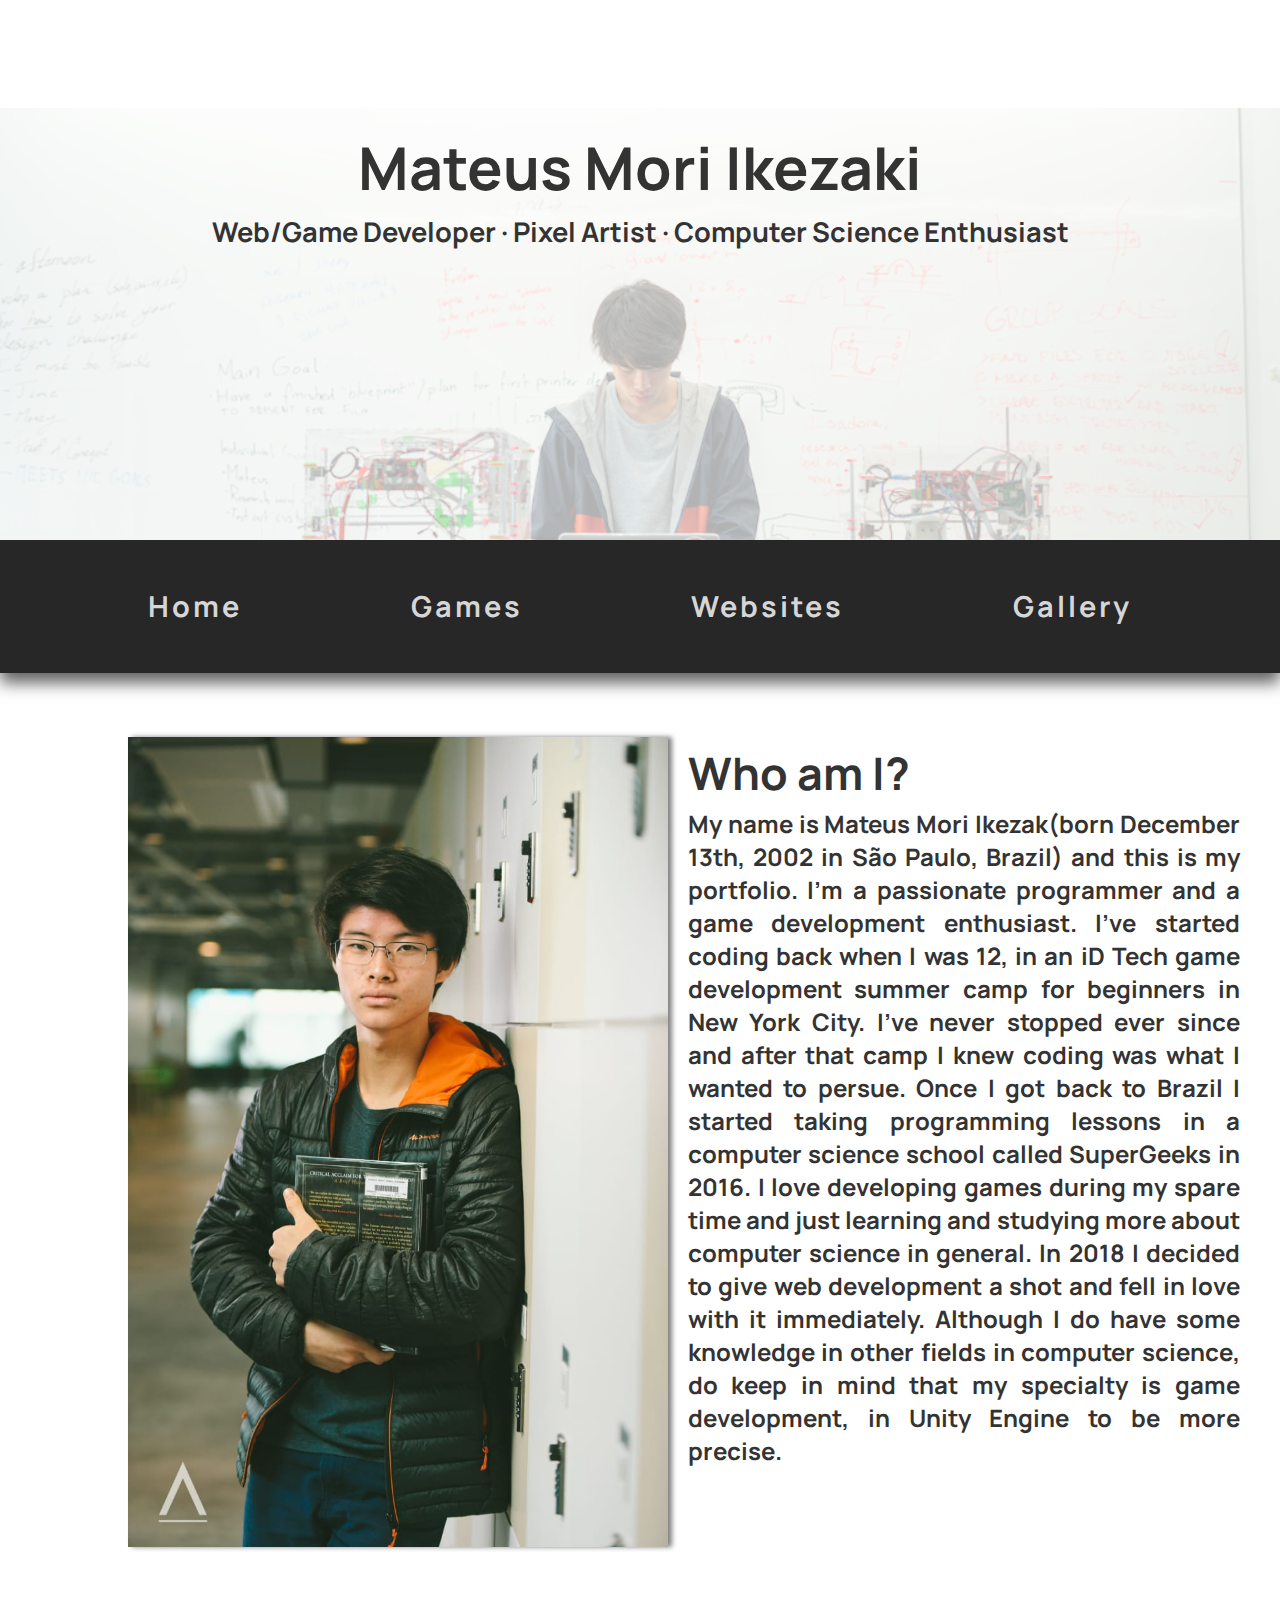
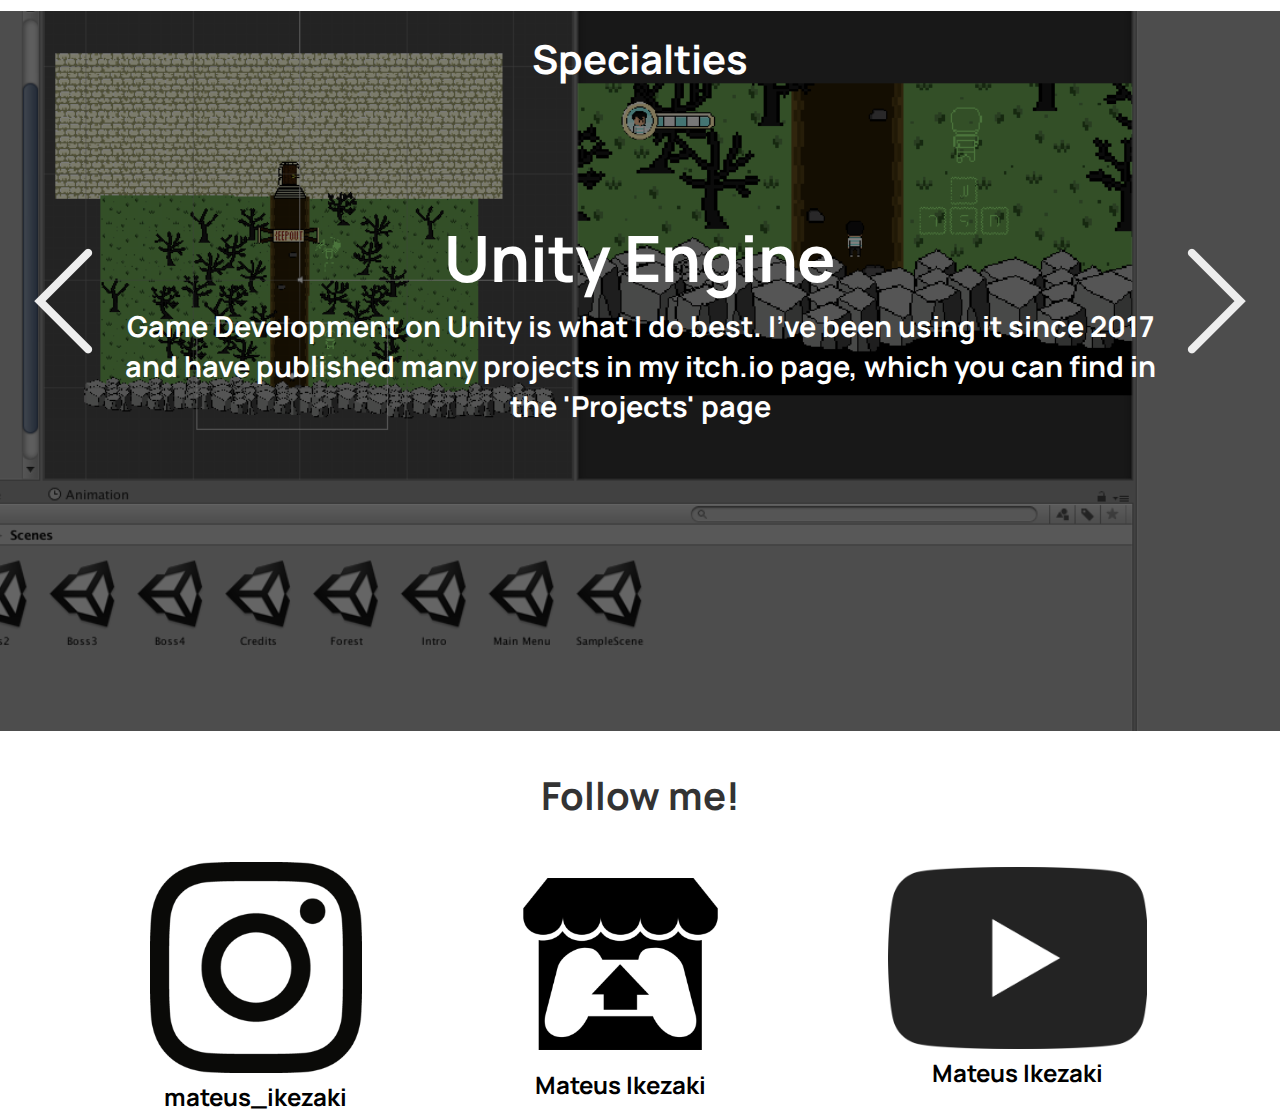
==== index.html @ 1cd7792b "first flipping commit" ====
<!DOCTYPE html>
<html lang="en">
<head>
    <meta charset="UTF-8">
    <meta name="viewport" content="width=device-width, initial-scale=1.0">
    <link rel="stylesheet" href="style.css">
    <link href="https://fonts.googleapis.com/css2?family=Manrope:wght@200&display=swap" rel="stylesheet">
    <link rel="icon" href="Icon.png">
    <title>Home</title>
</head>
<body>
    <div class="blackscreen"></div>
    <div class="banner"></div>
    <div class="burger" id = "burger">
        <div class="line1"></div>
        <div class="line2"></div>
        <div class="line3"></div>
    </div>
    <div class="head-container">
        <div class="head">
            <h1>Mateus Mori Ikezaki</h1>
            <h3>Web/Game Developer · Pixel Artist · Computer Science Enthusiast</h3>
        </div>
    </div>
    <br>
    <nav id="header">
        <ul class="nav-links" >
            <li><a href="index.html">Home</a></li>
            <li><a href="games.html">Games</a></li>
            <li><a href="websites.html">Websites</a></li>
            <li><a href="gallery.html">Gallery</a></li>
        </ul>
    </nav>
    <div class="introduction">
        <img src="MyPic.jpeg">
       
        <div class="introductiontextbox">
            <h1>Who am I?</h1>
            <h3>My name is Mateus Mori Ikezak(born December 13th, 2002 in São Paulo, Brazil) and this is my portfolio. I'm a passionate programmer 
                and a game development enthusiast. I've started coding back when I was 12, in an iD Tech game development summer camp for beginners in 
                New York City. I've never stopped ever since and after that camp I knew coding was what I wanted to persue. Once I got back to Brazil
                I started taking programming lessons in a computer science school called SuperGeeks in 2016. I love developing games during my spare time
                and just learning and studying more about computer science in general. In 2018 I decided to give web development a shot and fell in love 
                with it immediately. Although I do have some knowledge in other fields in computer science, do keep in mind that my specialty is game development, 
                in Unity Engine to be more precise.</h3>
        </div>
    </div>
    <!-- <div class="specialtyscreen"></div> -->
    <div class="specialty">
        <!-- <img src="Faceless (4).png"> -->
        <h3>Specialties</h3>
        <h1>Unity Engine</h1>
        <img src="Arrow.png" style="float: right; right: 0%;" onclick="Add()">
        <img src="Arrow.png" style="float: left; left: 0%; transform: scaleX(-1);" onclick="Subtract()">
        <h4>Game Development on Unity is what I do best. I've been using it since 2017 and have published many projects in my itch.io page, which you can find in the 'Projects' page</h4>
    </div>
    <div class="media">
        <h1>Follow me!</h1>
        <div class="mediaiconcontainer">
            <div class="mediaicon" style="width: 22%; margin-left: 9%;">
                <a href="https://www.instagram.com/mateus_ikezaki/"><img src="InstaLogo.png"></a>
                mateus_ikezaki
            </div>
            <div class="mediaicon" style="width: 27%;">
                <a href="https://mateus-ikezaki.itch.io/"><img src="itchio-logo.png"></a>
                Mateus Ikezaki
            </div>
            <div class="mediaicon" style="width: 27%;">
                <a href="https://www.youtube.com/channel/UCSP85M3GcxZi_7wdEkiah0A/featured"><img src="YoutubeLogo.png"></a> 
                Mateus Ikezaki
            </div>
        </div>
    </div>
    
    <script src = 'app.js'></script>
</body>
</html>
---- style.css ----
*{
    padding: 0px;
    margin: 0px;
    box-sizing: border-box;
}

:root{
    --lineoffsetx: -6px;
    --lineoffsety: -8px; 
}

.blackscreen{
    width: 100%;
    height: 100%;
    position: fixed;
    background-color: rgb(255, 255, 255);
    opacity: 0;
    z-index: 8;
    pointer-events: none;
    transition: opacity 0.5s;
}

.sticky{
    top: 0%;
    position: fixed;
    width: 100%;
    margin-top: 0px;
}

nav{
    margin-top: -20px;
    display: flex;
    justify-content: space-around;
    align-items: center;
    height: 10%;
    background-color: rgb(39, 39, 39);
    font-family: 'Manrope', sans-serif;
    transition: opacity 0.3s;
}

.nav-links{
    display: flex;
    justify-content: space-around;
    width: 60%;
}

.nav-links li{
    list-style: none;
}

.nav-links a{
    color: rgb(214, 214, 214);
    font-size: 120%;
    text-decoration: none;
    letter-spacing: 3px;
    font-weight: bold;
}
.burger{
    position: absolute;
    margin-left: 2%;
    margin-top: 2%;
    left: 0px;
    top: 0px;
    z-index: 9;
}

.burger div{
    width: 27px;
    height: 4px;
    background-color: rgb(39, 39, 39);;
    margin: 5px;
    transition: all 0.3s ease;
}

body, html{
    height: 100%;
    width: 100%;
}

.banner{
    background-image: url(Banner.png);
    background-repeat: no-repeat;
    background-size: 100% auto;
    filter: blur(.75px);
    width: 100%;
    height: 140px;
    background-color: rgba(255,255,255,0.7);
    background-blend-mode: lighten;
    background-attachment: fixed;
    z-index: 0;
}

.head-container{
    width: 100%;
    text-align: center;
    left: 0px;
    right: 0px;
    position: absolute;
    top: 7%;
    white-space: nowrap;
}

.head h1{
    font-size: 145%;
    font-family: 'Manrope', sans-serif;
    position: relative;
    color: rgb(51, 51, 51);
    z-index: 5;
}

.head h3{
    font-family: 'Manrope', sans-serif;
    position: relative;
    margin-top: 5px;
    color: rgb(51, 51, 51);
    font-size: 65%;
}

.introduction{
    float: left;
    width: 100%;
    height: 35%;
}
.introduction img{
    float: left;
    height: 100%;
    margin-left: 5px;
    width: auto;
    box-shadow: 4px 0px 5px grey;
}

.introductiontextbox{
    font-family: 'Manrope', sans-serif;
    overflow: hidden;
    height: 100%;
    color: rgb(51, 51, 51);
    overflow: auto;
}

.introductiontextbox h1{
    float: left;
    margin-left: 10px;
    padding-top: 5px;
    font-size: 130%;
}

.introductiontextbox h3{
    text-align: justify;
    padding-top: 40px;
    font-size: 65%;
    margin-left: 10px;
    margin-right: 10px;
}
.specialtyscreen{
    width: 100%;
    height: 30%;
    background-color: blue;
    float: left;
}

.specialty{
    margin-top: 20px;
    float: left;
    width: 100%;
    height: 30%;
    background-color: rgba(0, 0, 0, 0.5);
    background-blend-mode: darken;
    text-align: center;
    color: white;
    font-family: 'Manrope', sans-serif;
    background-position: center;
    background-image: url(Unity.png);
    background-size: auto 100%;
    background-repeat: no-repeat;
    transition: background-image 0.5s ease-in-out;
    z-index: 2;
    /* transition: 2s background-image; */
}

.specialty img{
    height: auto; 
    width: 10%;
    position: absolute;
    margin-top: -5%;
}

.specialty h1{
    margin-top: 10%;
}

.specialty h4{
    margin-top: 5px;
    font-size: 65%;
    margin-left: 10%;
    margin-right: 10%;
}

.media{
    margin-top: 3%;
    text-align: center;
    float: left;
    /* background-color: red; */
    width: 100%;
}

.media h1{
    color: rgb(51, 51, 51);
    font-size: 145%;
    font-family: 'Manrope', sans-serif;
}

.media img {
    margin-top: 7%;
    height: auto;
    margin-left: 3%;
    margin-right: 3%;
}


.mediaiconcontainer{
    /* background-color: purple; */
    text-align: center;
    float: left;
}

.mediaicon{
    /* background-color: green; */
    font-family: 'Manrope', sans-serif;
    text-align: center;
    font-size: 70%;
    float: left;
    font-weight: bold;
    margin-left: 2%;
    margin-right: 2%;
} 

.mediaicon img{
    margin-top: 7%;
    width: 100%;
    height: auto;
}

/* iPad */
@media only screen and (min-width: 768px)
{
    :root{
        --lineoffsetx: -11px;
        --lineoffsety: -15px;
    }

    .nav-links a{
        font-size: 250%;
        letter-spacing: 3px;
    }
    
    .banner{
        height: 23%;
        background-position: 0% -10%;
    }

    .head h1{
        font-size: 280%;
    }

    .head h3{
        font-size: 130%;
    }

    .burger{
        margin-left: 4%;
        margin-top: 4%;
    }
    
    .burger div{
        width: 40px;
        height: 6px;
        margin: 7px;
    }

    .introduction{
        height: 45%;
    }
    .introduction img{
        margin-left: 15px;
    }
    .introductiontextbox h1{
        margin-left: 20px;
        font-size: 210%;
    }
    .introductiontextbox h3{
        padding-top: 60px;
        font-size: 115%;
        margin-left: 20px;
        margin-right: 20px;
    }
    
    .specialty{
        height: 40%;
    }
    .specialty h3{
        padding-top: 10px;
        font-size: 200%;
    }
    .specialty h1{
        font-size: 300%;
    }
    .specialty h4{
        font-size: 140%;
        margin-left: 100px;
        margin-right: 100px;
    }

    .media h1{
        font-size: 220%;
    }

    .mediaiconcontainer
    {
        margin-top: 20px;
    }

    .mediaicon{
        font-size: 150%;
    }
}

/*iPad Pro*/
@media only screen and (min-width: 1024px)
{
    
    .head h1{
        font-size: 300%;
    }
    .head h3{
        font-size: 150%;
    }

    nav{
        margin-top: -20px;
        height: 8%;
        box-shadow: 0px 10px 15px rgb(59, 59, 59, 0.8);
    }
    .nav-links a{
        font-size: 180%;
    }
    .nav-links{
        width: 90%;
    }

    .introduction{
        margin-top: 5%;
    }
    .introduction{
        height: 55%;
    }
    .introduction img{
        margin-left: 15px;
    }
    .introductiontextbox h1{
        margin-left: 20px;
        font-size: 300%;
    }
    .introductiontextbox h3{
        padding-top: 80px;
        font-size: 155%;
        margin-left: 20px;
        margin-right: 20px;
    }
    .specialty{
        margin-top: 5%;
    }
    .specialty h3{
        padding-top: 20px;
        font-size: 250%;
    }
    .specialty h1{
        font-size: 400%;
    }
    .specialty h4{
        font-size: 180%;
        margin-left: 120px;
        margin-right: 120px;
    }

    .media h1{
        font-size: 240%;
    }
}

/* Desktop */
@media only screen and (min-width: 1120px)
{
    .head h1{
        margin-top: 5%;
        font-size: 370%;
    }
    .head h3{
        font-size: 170%;
    }
    
    .banner{
        height: 60%;
        background-position: 0% 60%;
    }
    
    .specialty{
        height: 80%;
        background-size: 130% auto;
    }

    nav{
        height: 15%;
    }

    .introduction{
        height: 90%;
    }
    .introduction img{
        margin-left: 10%;
    }
    .introductiontextbox h1{
        margin-left: 20px;
        font-size: 280%;
    }
    .introductiontextbox h3{
        padding-top: 70px;
        font-size: 150%;
        margin-left: 20px;
        margin-right: 40px;
    }

    .mediaicon img{
        margin-top: 7%;
        width: 75%;
    }
}

@media only screen and (max-width: 768px)
{
    
    
    .burger{
        display: block; 
    }
    .nav-links{
        flex-direction: column;
        z-index: 10;
        position: fixed;
        top: 0px;
        right: 0px;
        height: 100%;
        background-color: rgb(39, 39, 39);
        display: flex;
        align-items: center;
        transform: translateX(110%);
        transition: transform 0.5s ease-in;
        box-shadow: -4px 0px 8px rgb(59, 59, 59, 0.8);
    }

    nav{
        background-color: white;
        height: 5%;
    }

    .nav-links li{
        opacity: 0;
    }
}

@media only screen and (min-width: 1000px)
{
    .burger{
        display: none; 
    } 
}

.nav-active{
    transform: translateX(0%);
}

@keyframes navLinkFade{
    from {
        opacity: 0;
        transform: translateX(50px);
    }
    to{
        opacity: 1;
        transform: translateX(0px);
    }
}

@keyframes navLinkFadeOut{
    from {
        opacity: 1;
        transform: translateX(0px);
    }
    to{
        opacity: 0;
        transform: translateX(50px);
    }
}

.toggle .line1{
    transform: rotate(-45deg) translate(-5px, 6px);
}
.toggle .line2{
    opacity: 0;
}
.toggle .line3{
    transform: rotate(45deg) translate(var(--lineoffsetx), var(--lineoffsety));
}
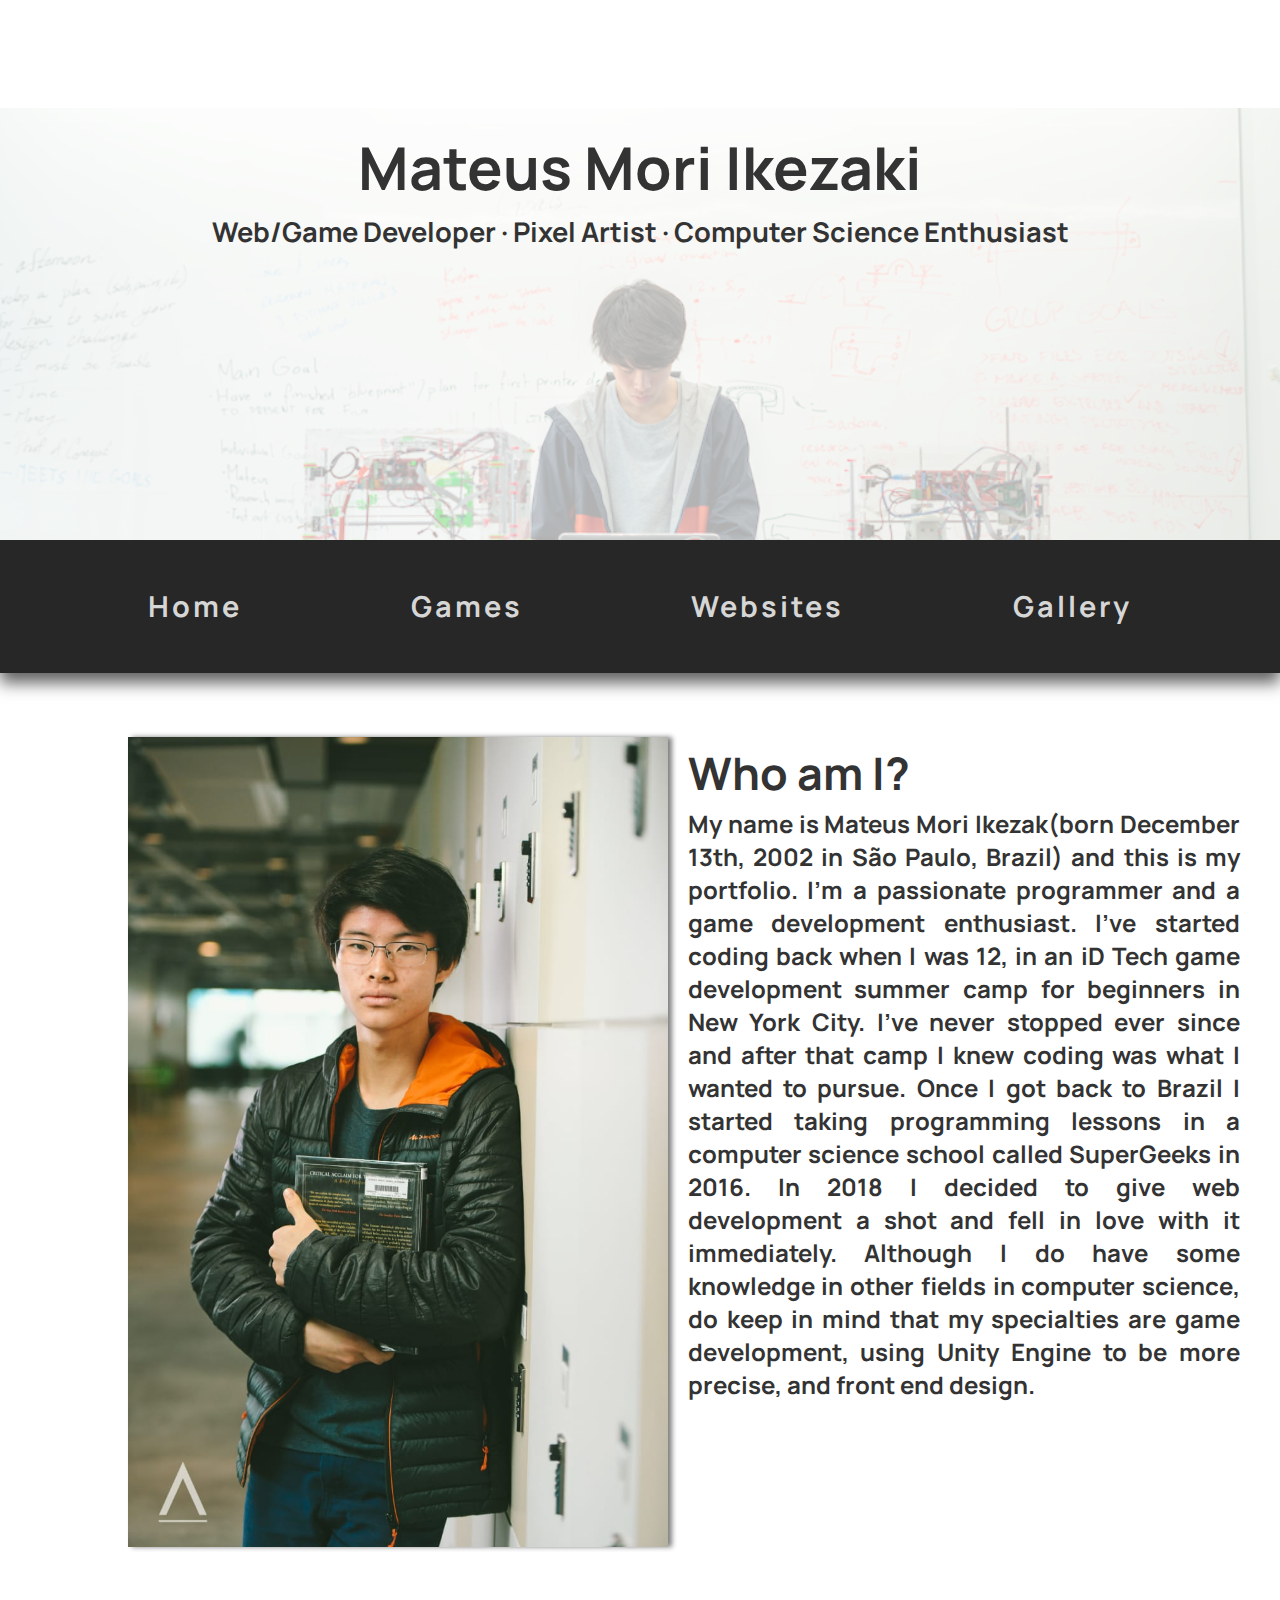
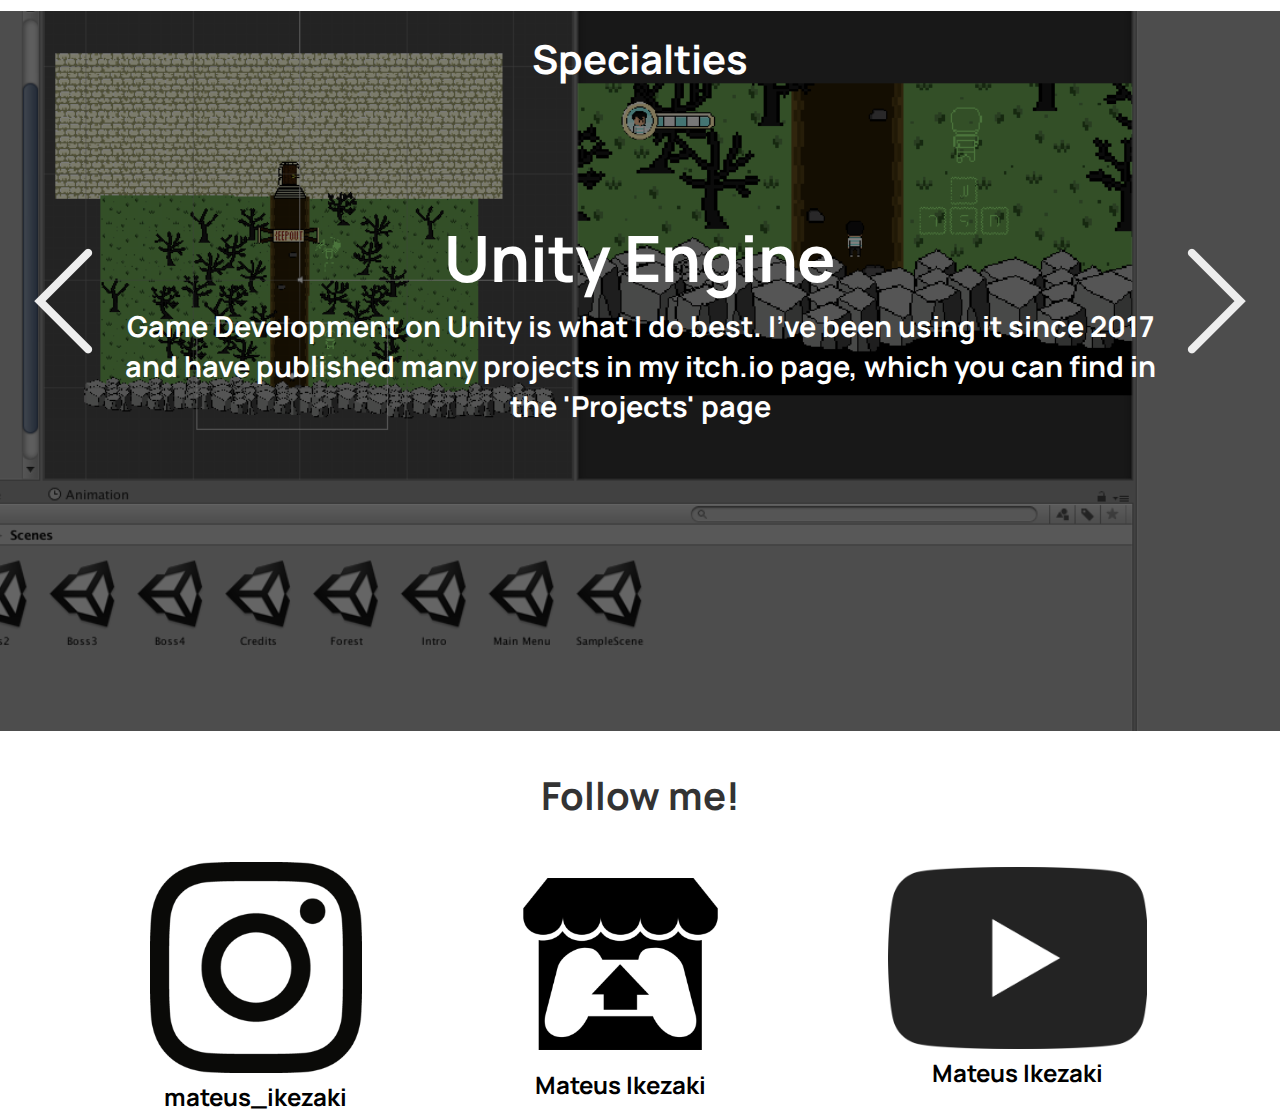
==== commit cc2935e2: "few changes in the introduction text" ====
--- a/index.html
+++ b/index.html
@@ -38,11 +38,10 @@
             <h1>Who am I?</h1>
             <h3>My name is Mateus Mori Ikezak(born December 13th, 2002 in São Paulo, Brazil) and this is my portfolio. I'm a passionate programmer 
                 and a game development enthusiast. I've started coding back when I was 12, in an iD Tech game development summer camp for beginners in 
-                New York City. I've never stopped ever since and after that camp I knew coding was what I wanted to persue. Once I got back to Brazil
-                I started taking programming lessons in a computer science school called SuperGeeks in 2016. I love developing games during my spare time
-                and just learning and studying more about computer science in general. In 2018 I decided to give web development a shot and fell in love 
-                with it immediately. Although I do have some knowledge in other fields in computer science, do keep in mind that my specialty is game development, 
-                in Unity Engine to be more precise.</h3>
+                New York City. I've never stopped ever since and after that camp I knew coding was what I wanted to pursue. Once I got back to Brazil
+                I started taking programming lessons in a computer science school called SuperGeeks in 2016. In 2018 I decided to give web development a shot and fell in love 
+                with it immediately. Although I do have some knowledge in other fields in computer science, do keep in mind that my specialties are game development, 
+                using Unity Engine to be more precise, and front end design.</h3>
         </div>
     </div>
     <!-- <div class="specialtyscreen"></div> -->
--- a/style.css
+++ b/style.css
@@ -162,7 +162,7 @@
     margin-top: 20px;
     float: left;
     width: 100%;
-    height: 30%;
+    height: 200px;
     background-color: rgba(0, 0, 0, 0.5);
     background-blend-mode: darken;
     text-align: center;
@@ -170,7 +170,7 @@
     font-family: 'Manrope', sans-serif;
     background-position: center;
     background-image: url(Unity.png);
-    background-size: auto 100%;
+    background-size: auto 120%;
     background-repeat: no-repeat;
     transition: background-image 0.5s ease-in-out;
     z-index: 2;
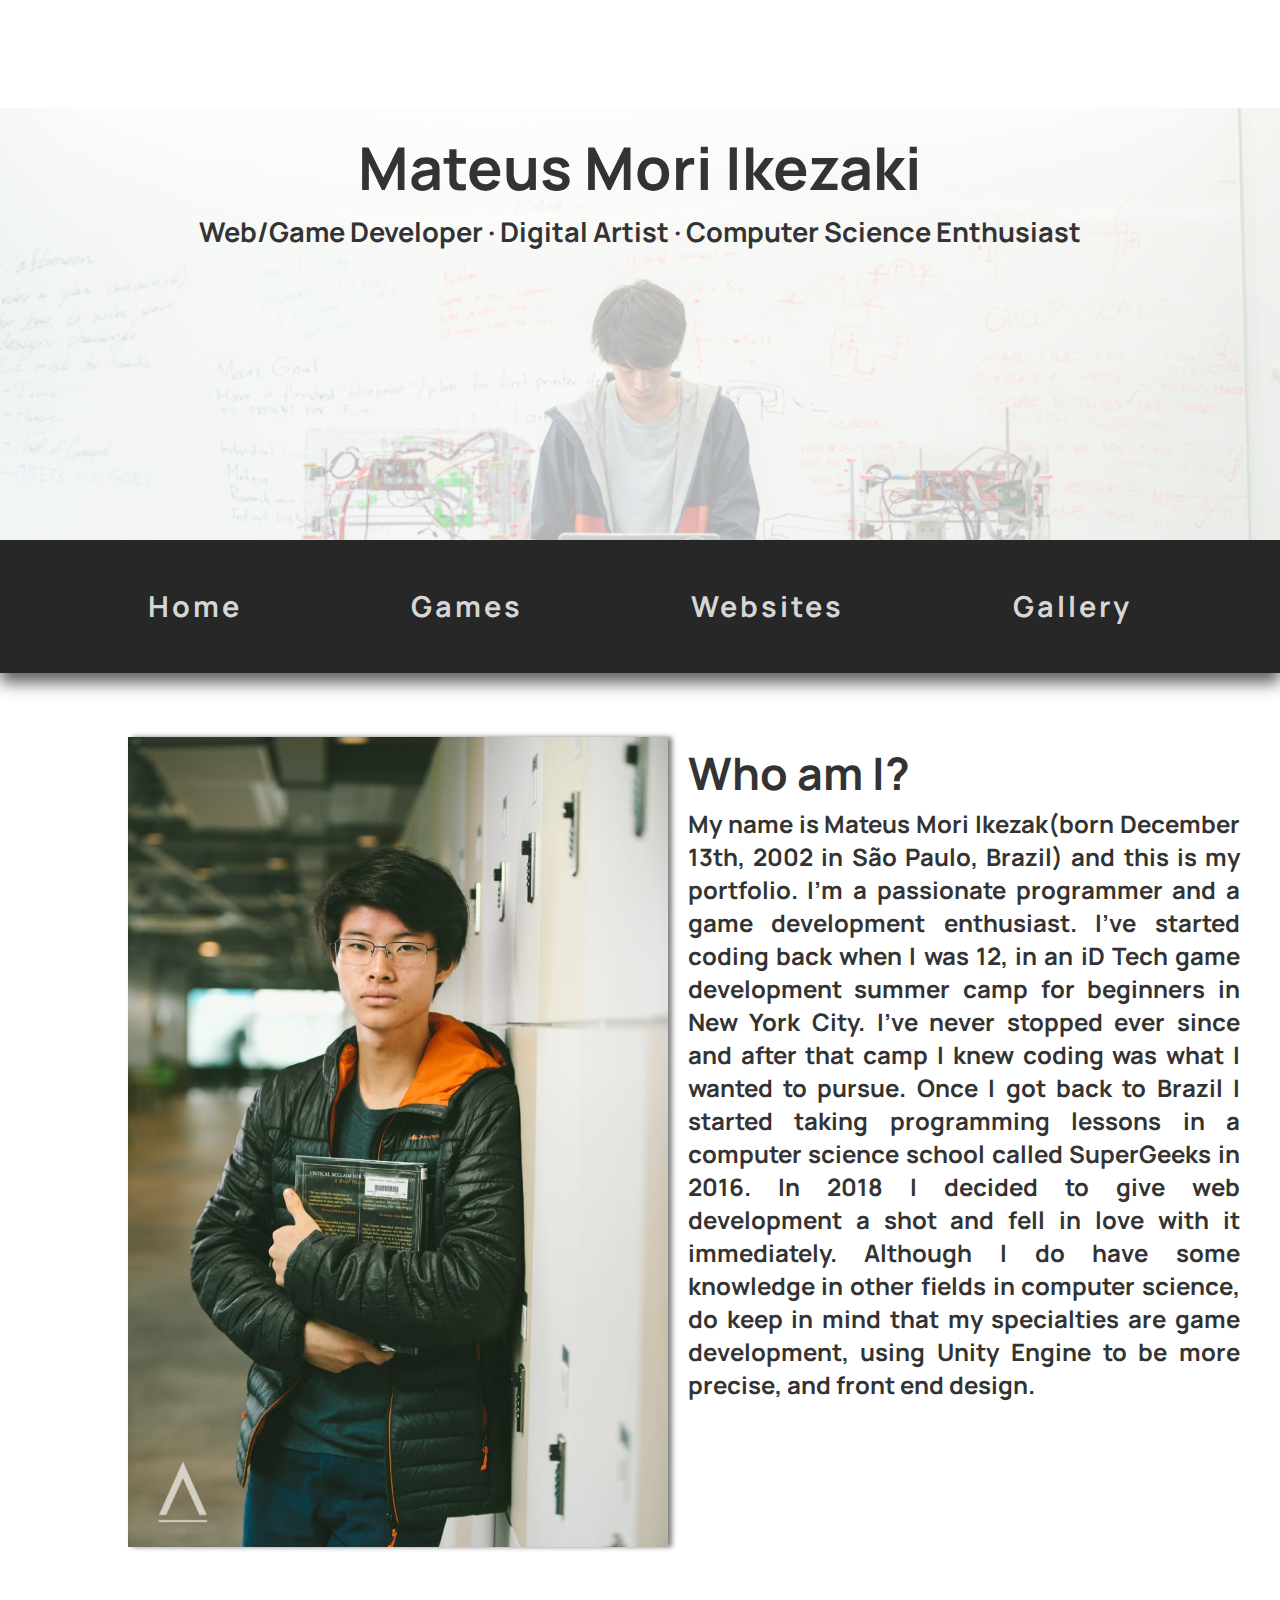
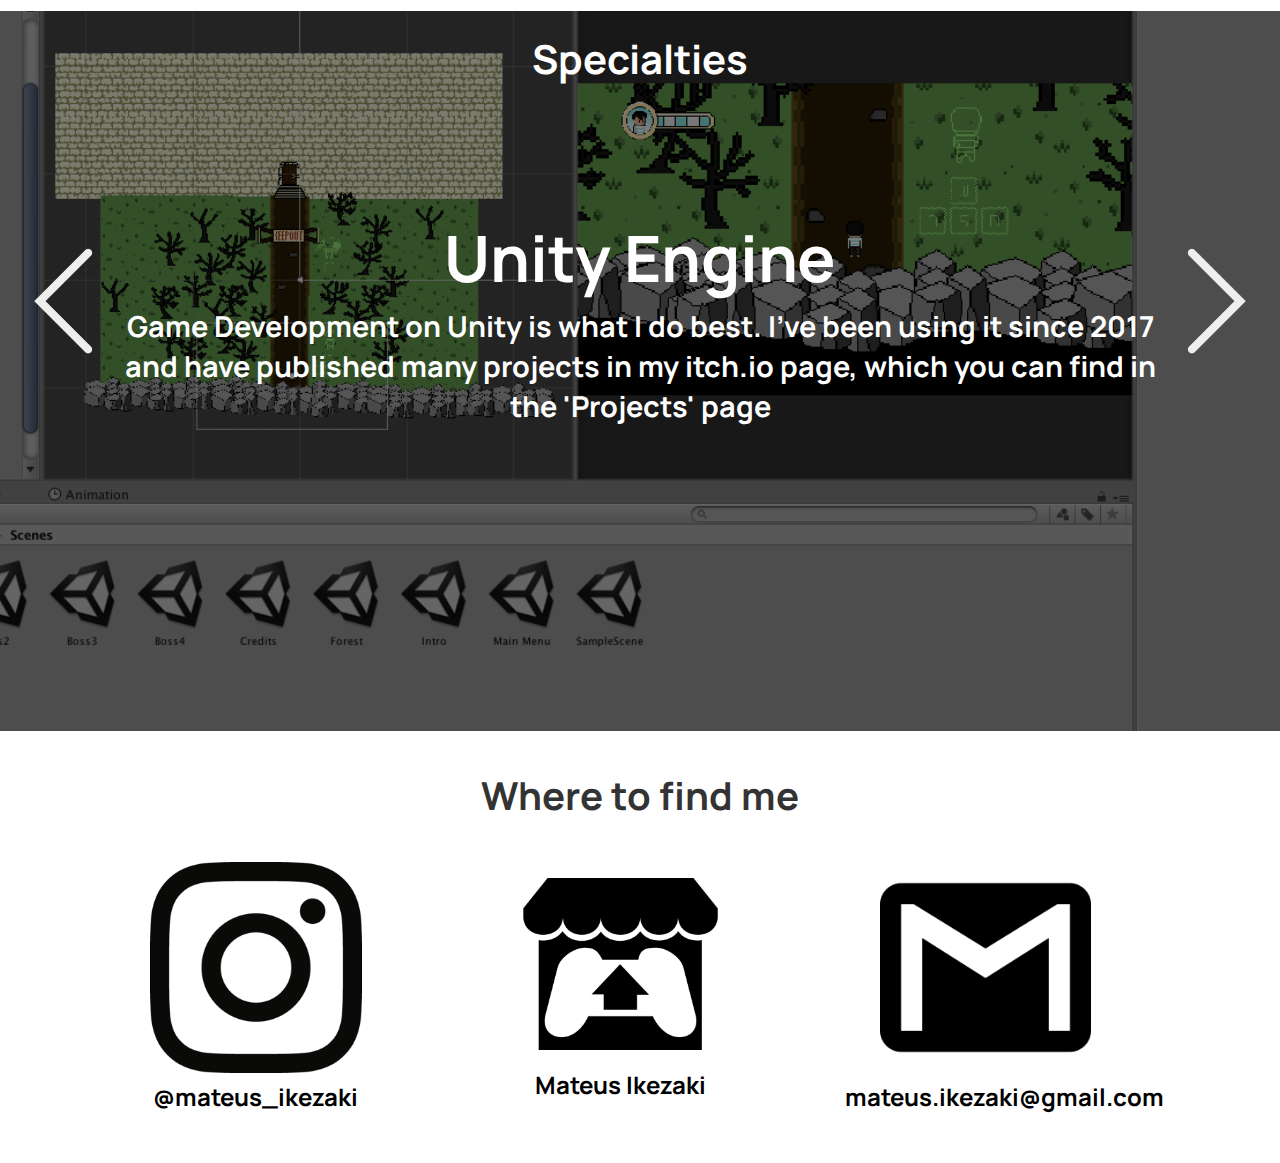
==== commit 5b63b551: "added reiner and phantom tower poster, other minor tweaks" ====
--- a/index.html
+++ b/index.html
@@ -19,7 +19,7 @@
     <div class="head-container">
         <div class="head">
             <h1>Mateus Mori Ikezaki</h1>
-            <h3>Web/Game Developer · Pixel Artist · Computer Science Enthusiast</h3>
+            <h3>Web/Game Developer · Digital Artist · Computer Science Enthusiast</h3>
         </div>
     </div>
     <br>
@@ -54,23 +54,23 @@
         <h4>Game Development on Unity is what I do best. I've been using it since 2017 and have published many projects in my itch.io page, which you can find in the 'Projects' page</h4>
     </div>
     <div class="media">
-        <h1>Follow me!</h1>
+        <h1>Where to find me</h1>
         <div class="mediaiconcontainer">
             <div class="mediaicon" style="width: 22%; margin-left: 9%;">
                 <a href="https://www.instagram.com/mateus_ikezaki/"><img src="InstaLogo.png"></a>
-                mateus_ikezaki
+                @mateus_ikezaki
             </div>
             <div class="mediaicon" style="width: 27%;">
                 <a href="https://mateus-ikezaki.itch.io/"><img src="itchio-logo.png"></a>
                 Mateus Ikezaki
             </div>
-            <div class="mediaicon" style="width: 27%;">
-                <a href="https://www.youtube.com/channel/UCSP85M3GcxZi_7wdEkiah0A/featured"><img src="YoutubeLogo.png"></a> 
-                Mateus Ikezaki
+            <div class="mediaicon" style="width: 22%;">
+                <img src="gmail logo.png">
+                mateus.ikezaki@gmail.com
             </div>
         </div>
     </div>
-    
+   <div class="space"></div>
     <script src = 'app.js'></script>
 </body>
 </html>--- a/style.css
+++ b/style.css
@@ -7,6 +7,12 @@
 :root{
     --lineoffsetx: -6px;
     --lineoffsety: -8px; 
+}
+
+.space{
+    height: 50px;
+    width: 100%;
+    float: left;
 }
 
 .blackscreen{
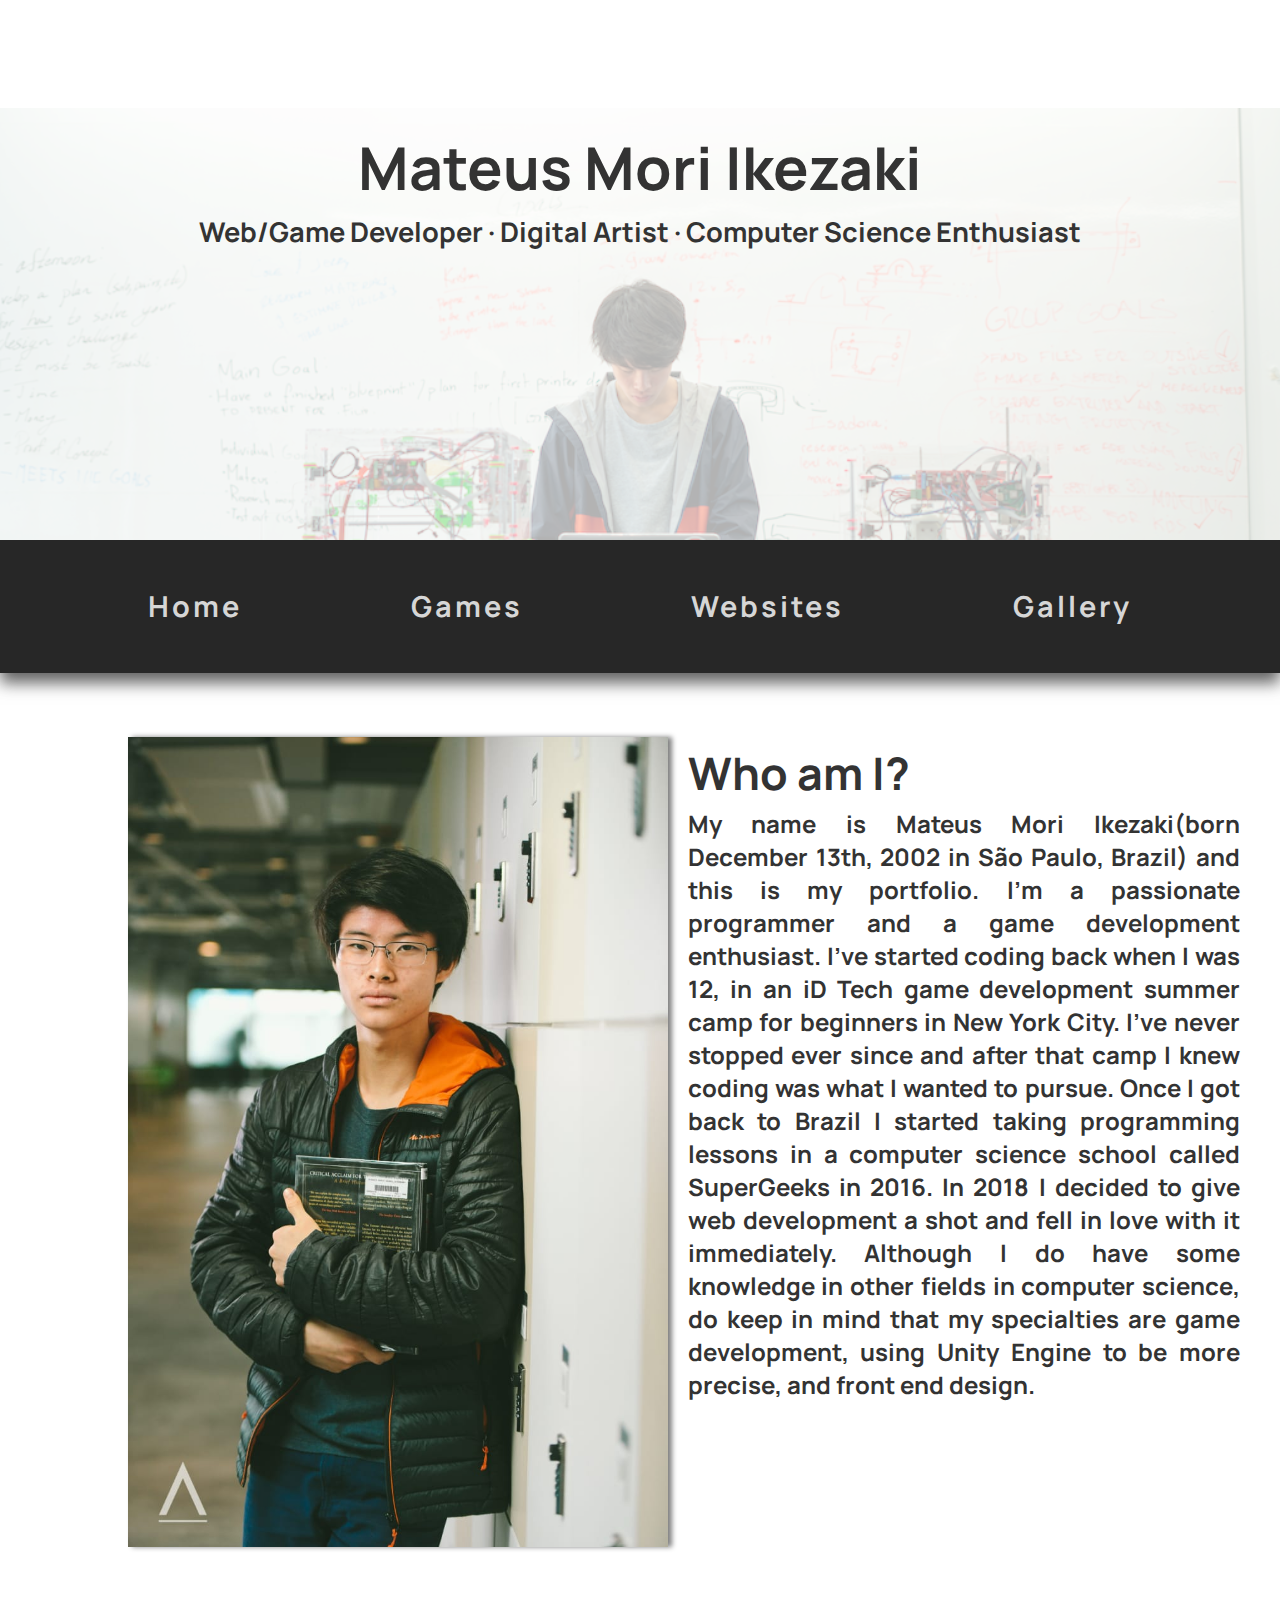
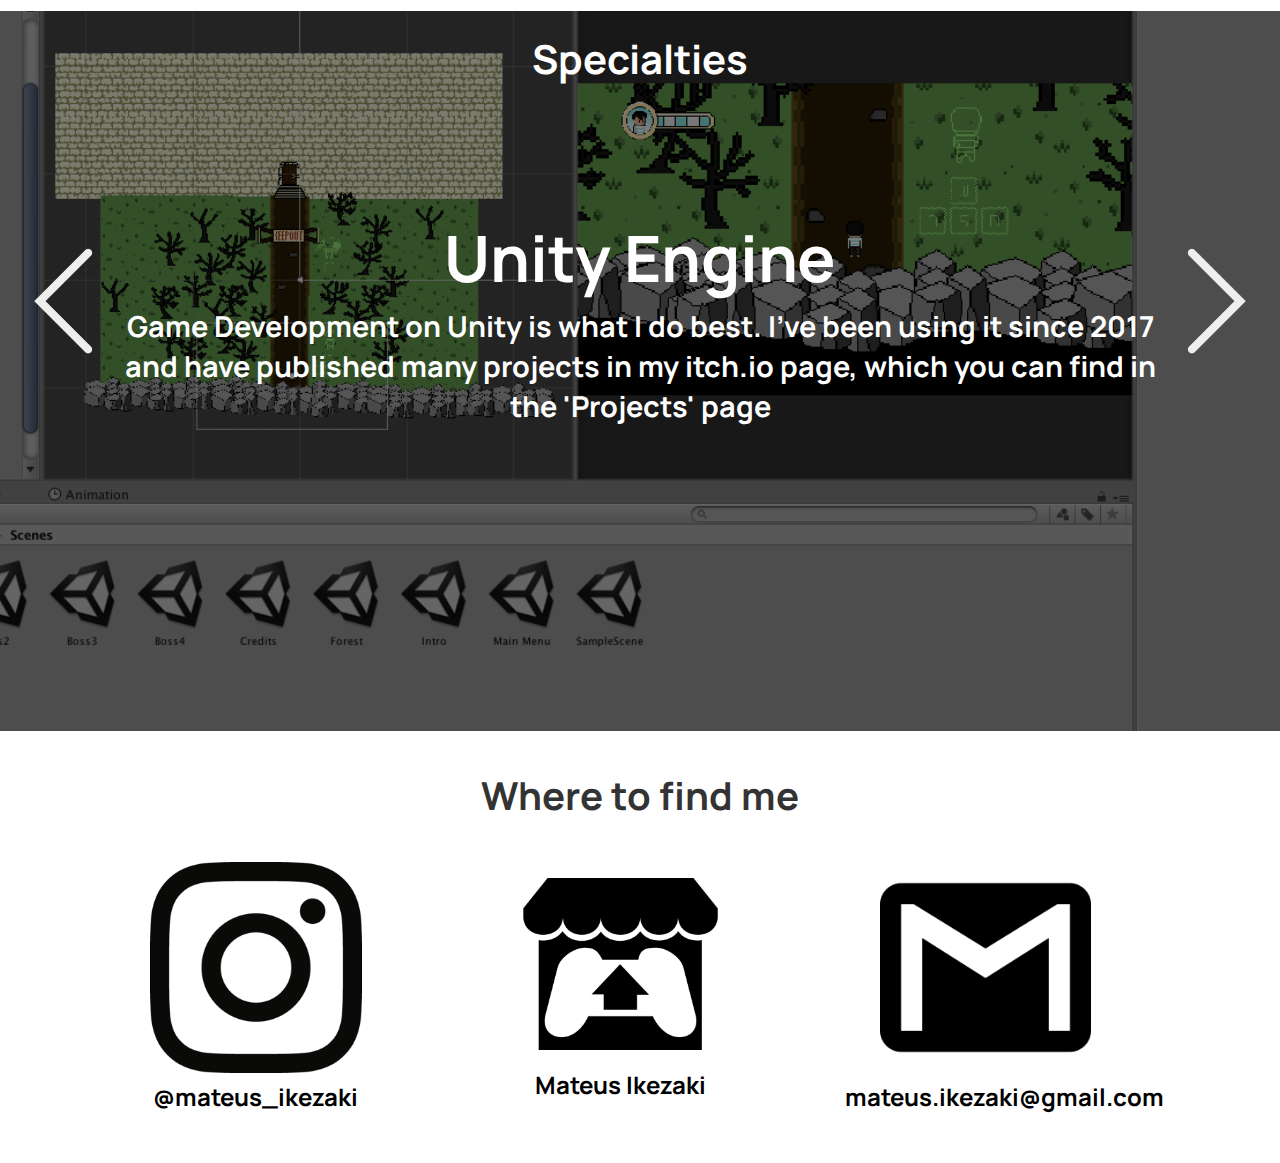
==== commit 7bf85e7c: "fixed stupid mispelling" ====
--- a/index.html
+++ b/index.html
@@ -36,7 +36,7 @@
        
         <div class="introductiontextbox">
             <h1>Who am I?</h1>
-            <h3>My name is Mateus Mori Ikezak(born December 13th, 2002 in São Paulo, Brazil) and this is my portfolio. I'm a passionate programmer 
+            <h3>My name is Mateus Mori Ikezaki(born December 13th, 2002 in São Paulo, Brazil) and this is my portfolio. I'm a passionate programmer 
                 and a game development enthusiast. I've started coding back when I was 12, in an iD Tech game development summer camp for beginners in 
                 New York City. I've never stopped ever since and after that camp I knew coding was what I wanted to pursue. Once I got back to Brazil
                 I started taking programming lessons in a computer science school called SuperGeeks in 2016. In 2018 I decided to give web development a shot and fell in love 
--- a/style.css
+++ b/style.css
@@ -41,7 +41,7 @@
     height: 10%;
     background-color: rgb(39, 39, 39);
     font-family: 'Manrope', sans-serif;
-    transition: opacity 0.3s;
+    transition: top 0.3s;
 }
 
 .nav-links{
@@ -178,7 +178,7 @@
     background-image: url(Unity.png);
     background-size: auto 120%;
     background-repeat: no-repeat;
-    transition: background-image 0.5s ease-in-out;
+    transition: opacity 0.5s ease-in-out;
     z-index: 2;
     /* transition: 2s background-image; */
 }
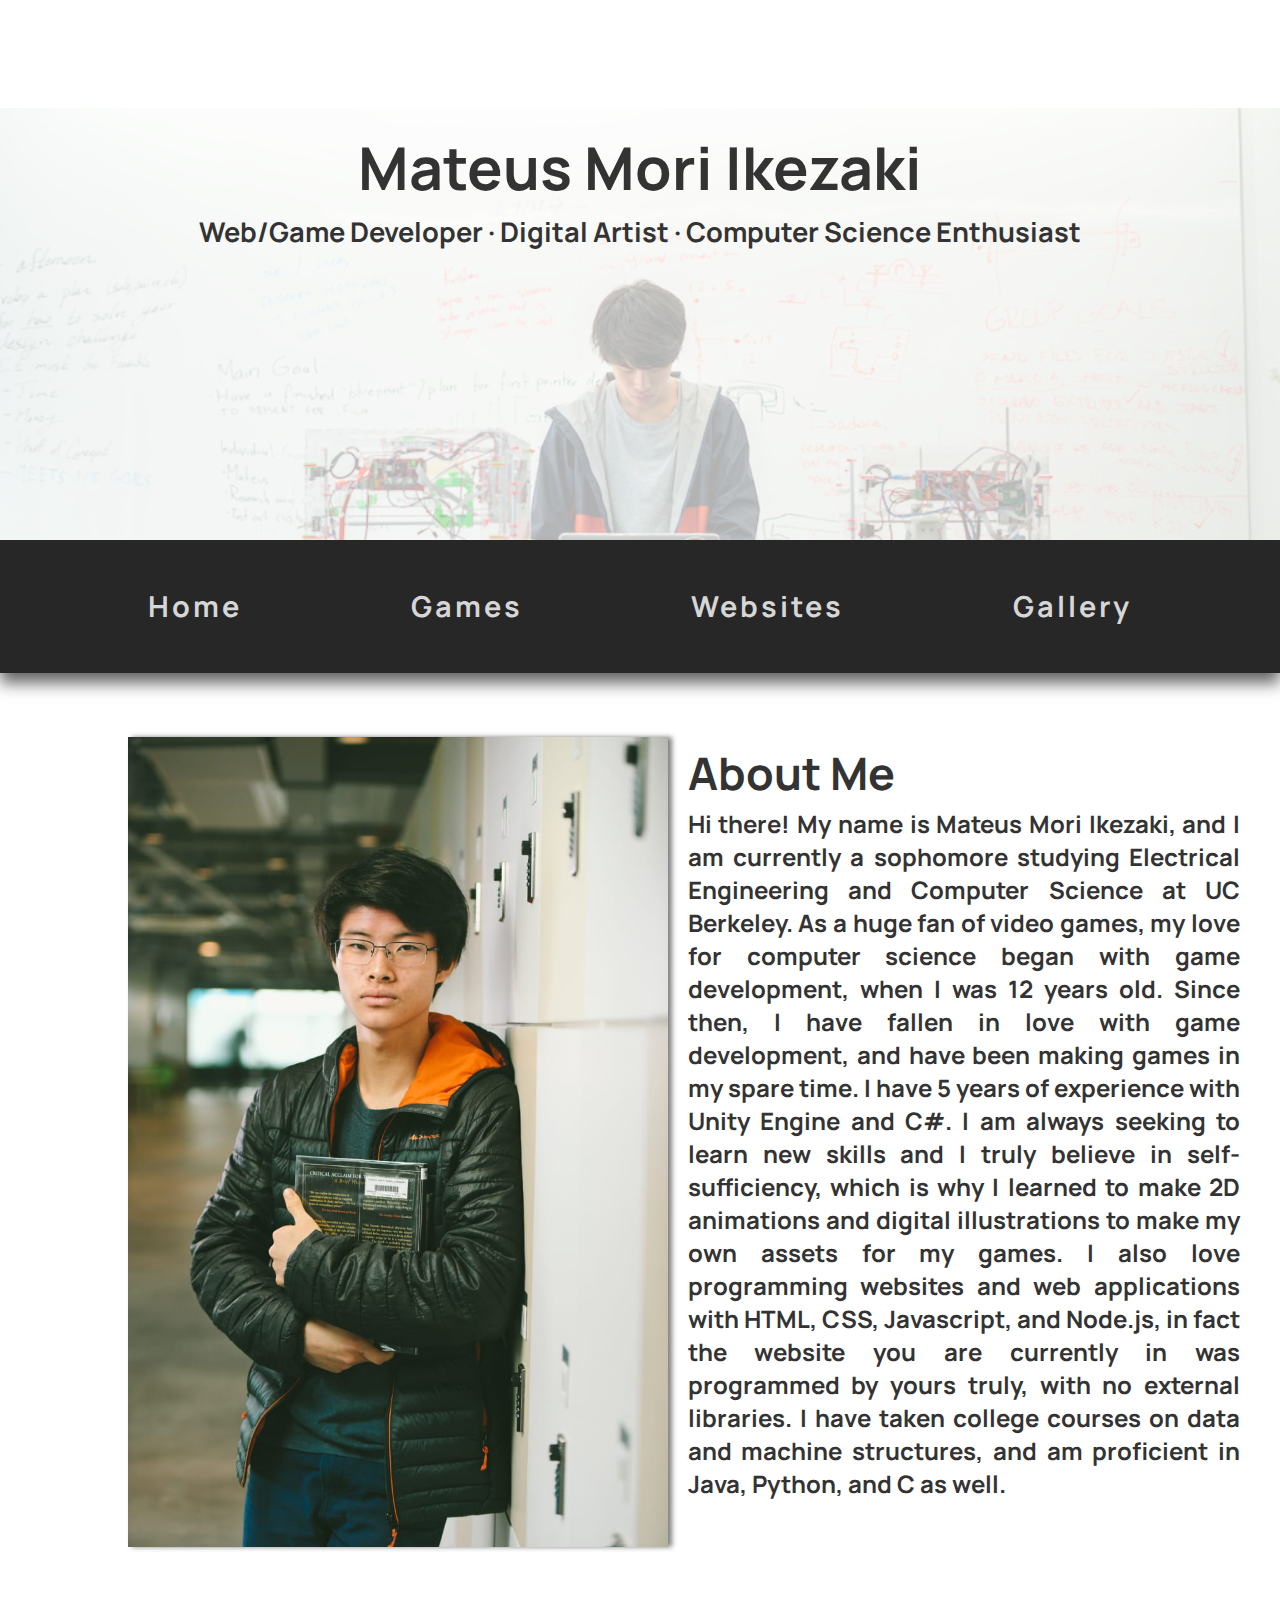
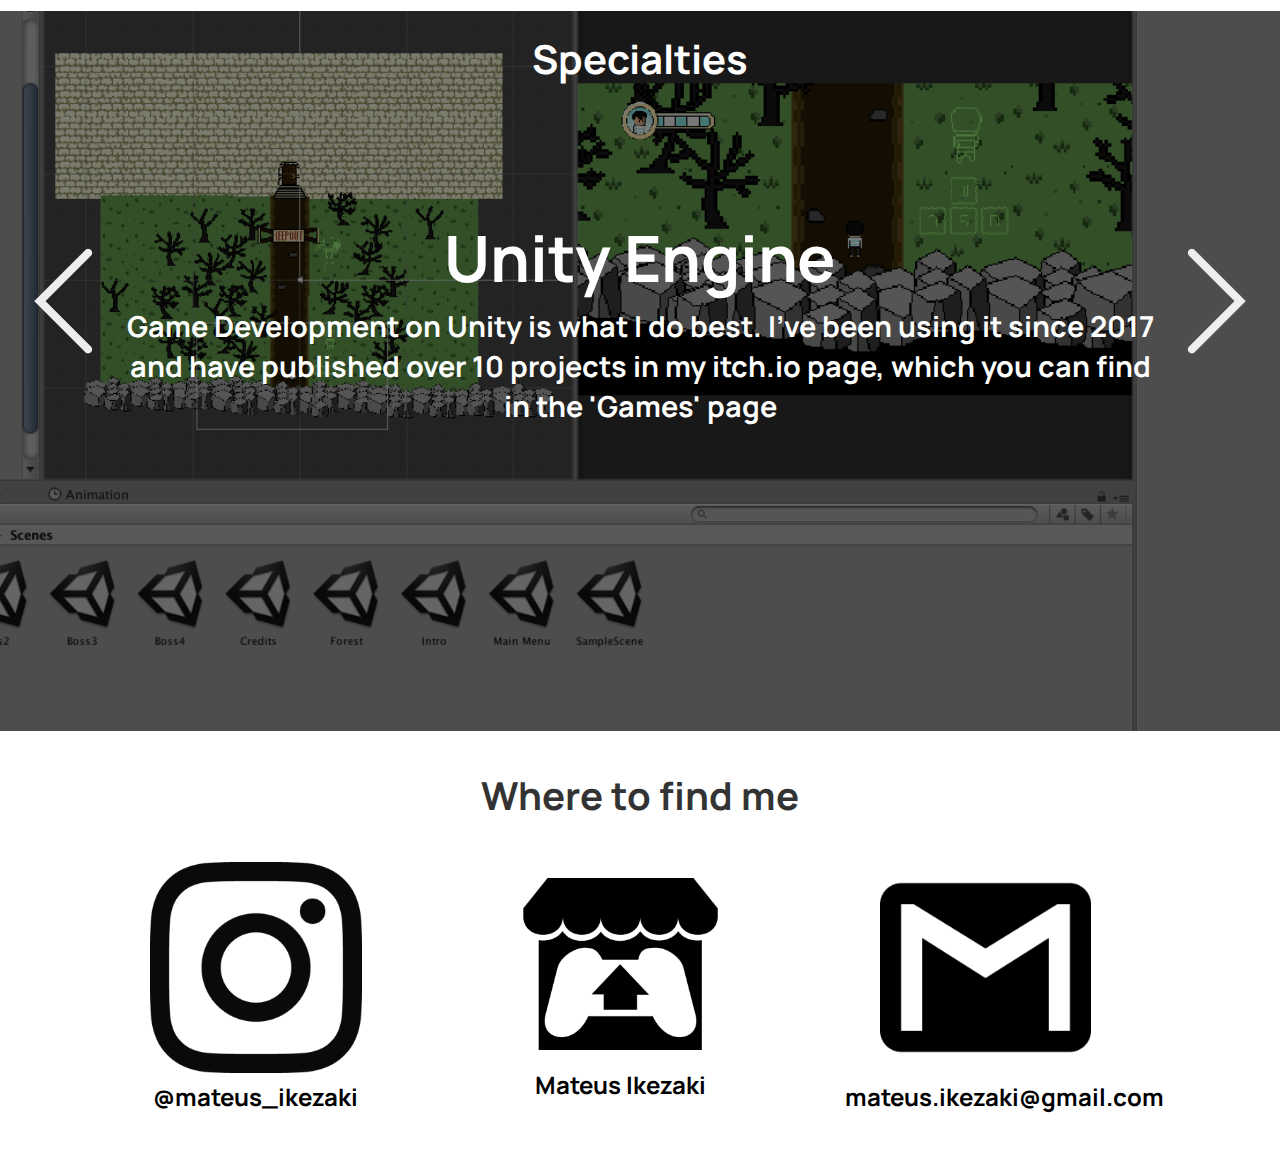
==== commit 2a7d8ebf: "added changes to main page regarding descriptions" ====
--- a/index.html
+++ b/index.html
@@ -32,16 +32,20 @@
         </ul>
     </nav>
     <div class="introduction">
-        <img src="MyPic.jpeg">
+        <img src="MyPicEdit.png">
        
         <div class="introductiontextbox">
-            <h1>Who am I?</h1>
-            <h3>My name is Mateus Mori Ikezaki(born December 13th, 2002 in São Paulo, Brazil) and this is my portfolio. I'm a passionate programmer 
-                and a game development enthusiast. I've started coding back when I was 12, in an iD Tech game development summer camp for beginners in 
-                New York City. I've never stopped ever since and after that camp I knew coding was what I wanted to pursue. Once I got back to Brazil
-                I started taking programming lessons in a computer science school called SuperGeeks in 2016. In 2018 I decided to give web development a shot and fell in love 
-                with it immediately. Although I do have some knowledge in other fields in computer science, do keep in mind that my specialties are game development, 
-                using Unity Engine to be more precise, and front end design.</h3>
+            <h1>About Me</h1>
+            <h3> Hi there! My name is Mateus Mori Ikezaki, and I am currently a sophomore studying Electrical Engineering 
+                and Computer Science at UC Berkeley. As a huge fan of video games, my love for computer science began with 
+                game development, when I was 12 years old. Since then, I have fallen in love with game development, and have 
+                been making games in my spare time. I have 5 years of experience with Unity Engine and C#. I am always seeking 
+                to learn new skills and I truly believe in self-sufficiency, which is why I learned to make 2D animations and 
+                digital illustrations to make my own assets for my games. I also love programming websites and web applications 
+                with HTML, CSS, Javascript, and Node.js, in fact the website you are currently in was programmed by yours truly, 
+                with no external libraries. I have taken college courses on data and machine structures, and am proficient in Java, 
+                Python, and C as well. 
+            </h3>
         </div>
     </div>
     <!-- <div class="specialtyscreen"></div> -->
@@ -51,7 +55,7 @@
         <h1>Unity Engine</h1>
         <img src="Arrow.png" style="float: right; right: 0%;" onclick="Add()">
         <img src="Arrow.png" style="float: left; left: 0%; transform: scaleX(-1);" onclick="Subtract()">
-        <h4>Game Development on Unity is what I do best. I've been using it since 2017 and have published many projects in my itch.io page, which you can find in the 'Projects' page</h4>
+        <h4>Game Development on Unity is what I do best. I've been using it since 2017 and have published over 10 projects in my itch.io page, which you can find in the 'Games' page</h4>
     </div>
     <div class="media">
         <h1>Where to find me</h1>
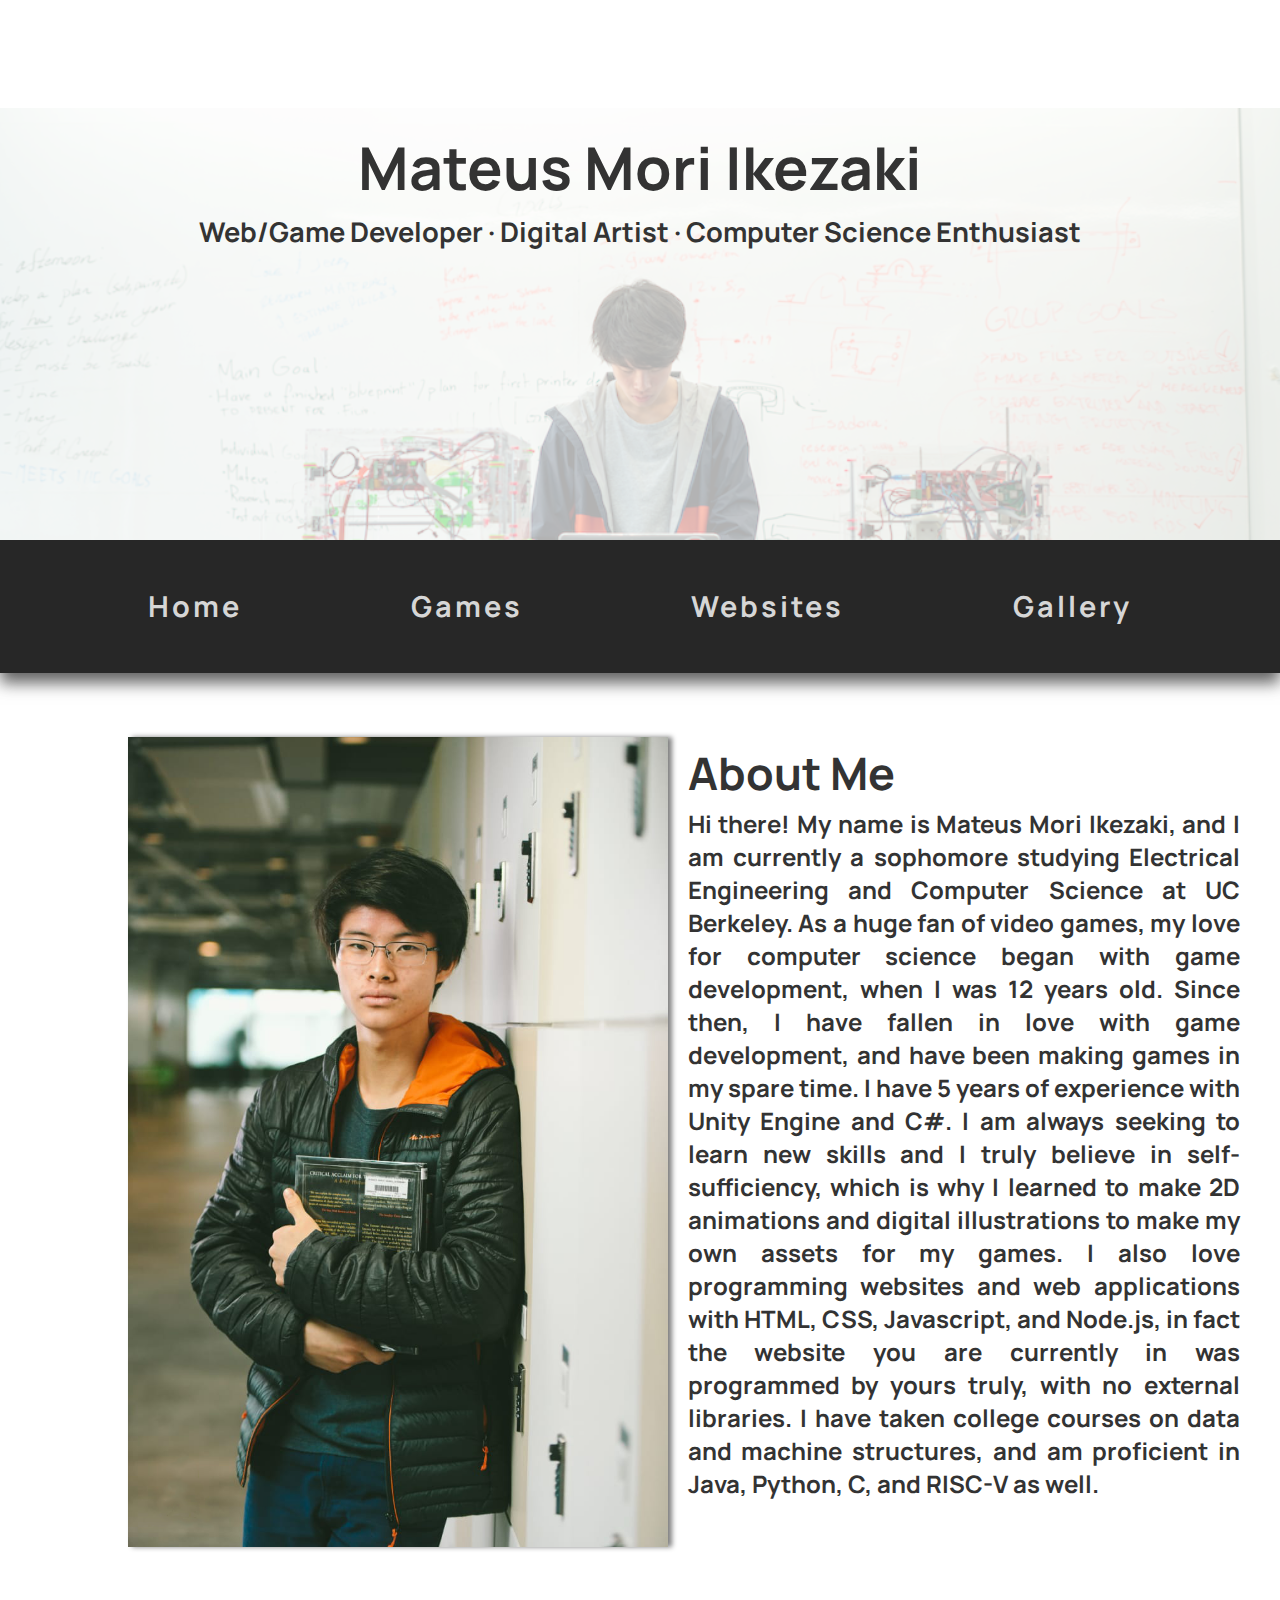
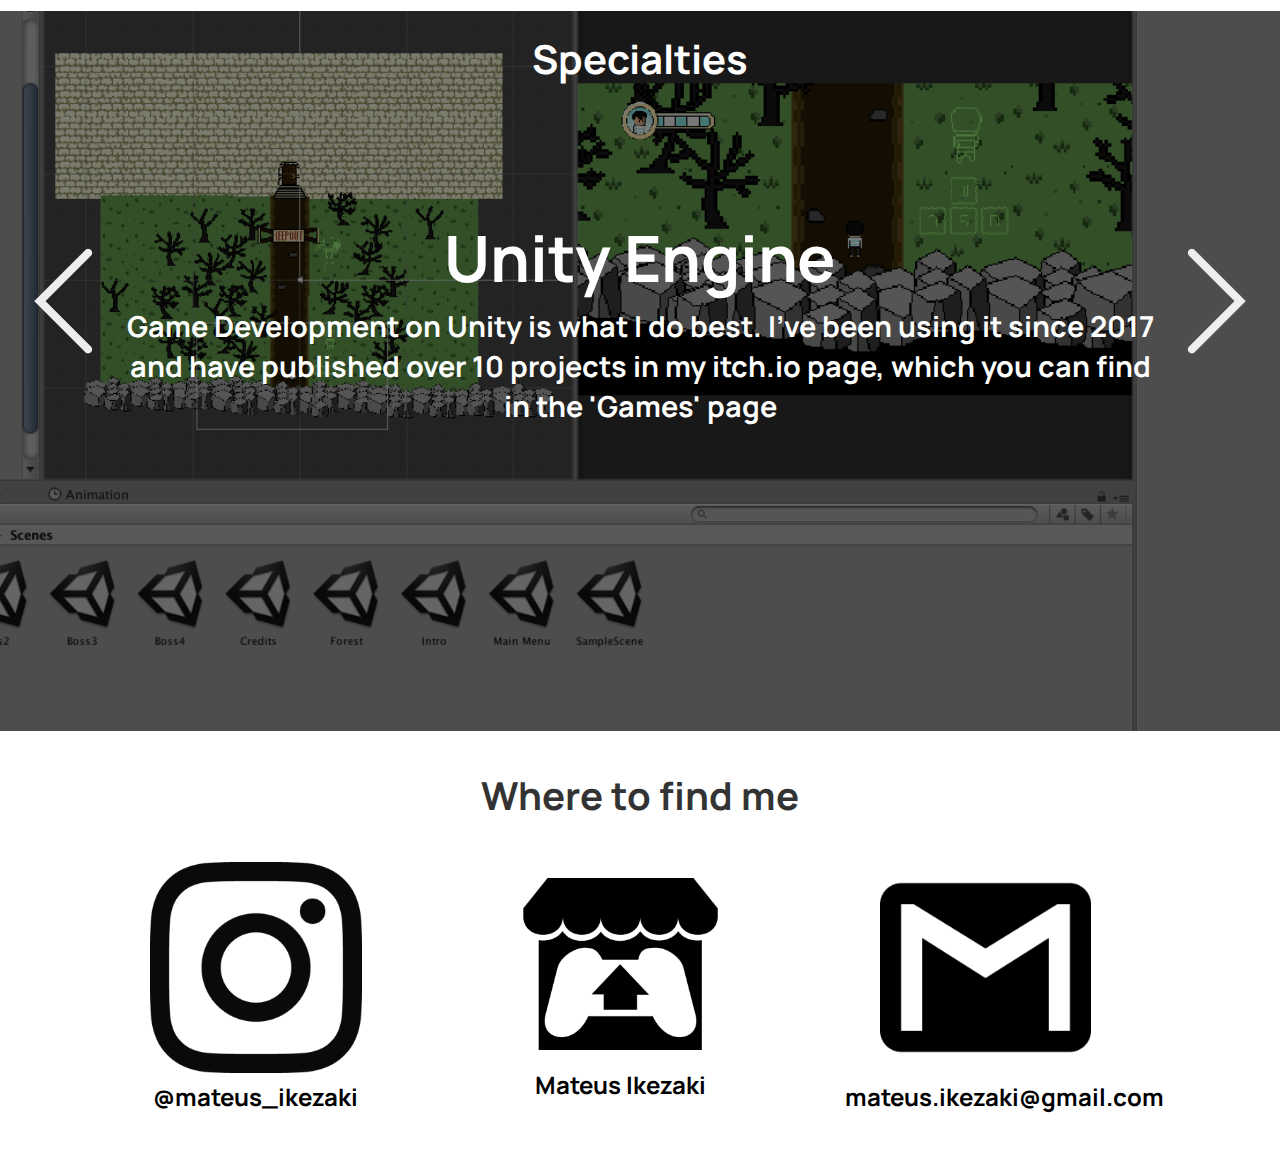
==== commit f1a25663: "updated gallery, removed a lot of the images" ====
--- a/index.html
+++ b/index.html
@@ -44,7 +44,7 @@
                 digital illustrations to make my own assets for my games. I also love programming websites and web applications 
                 with HTML, CSS, Javascript, and Node.js, in fact the website you are currently in was programmed by yours truly, 
                 with no external libraries. I have taken college courses on data and machine structures, and am proficient in Java, 
-                Python, and C as well. 
+                Python, C, and RISC-V as well.
             </h3>
         </div>
     </div>
